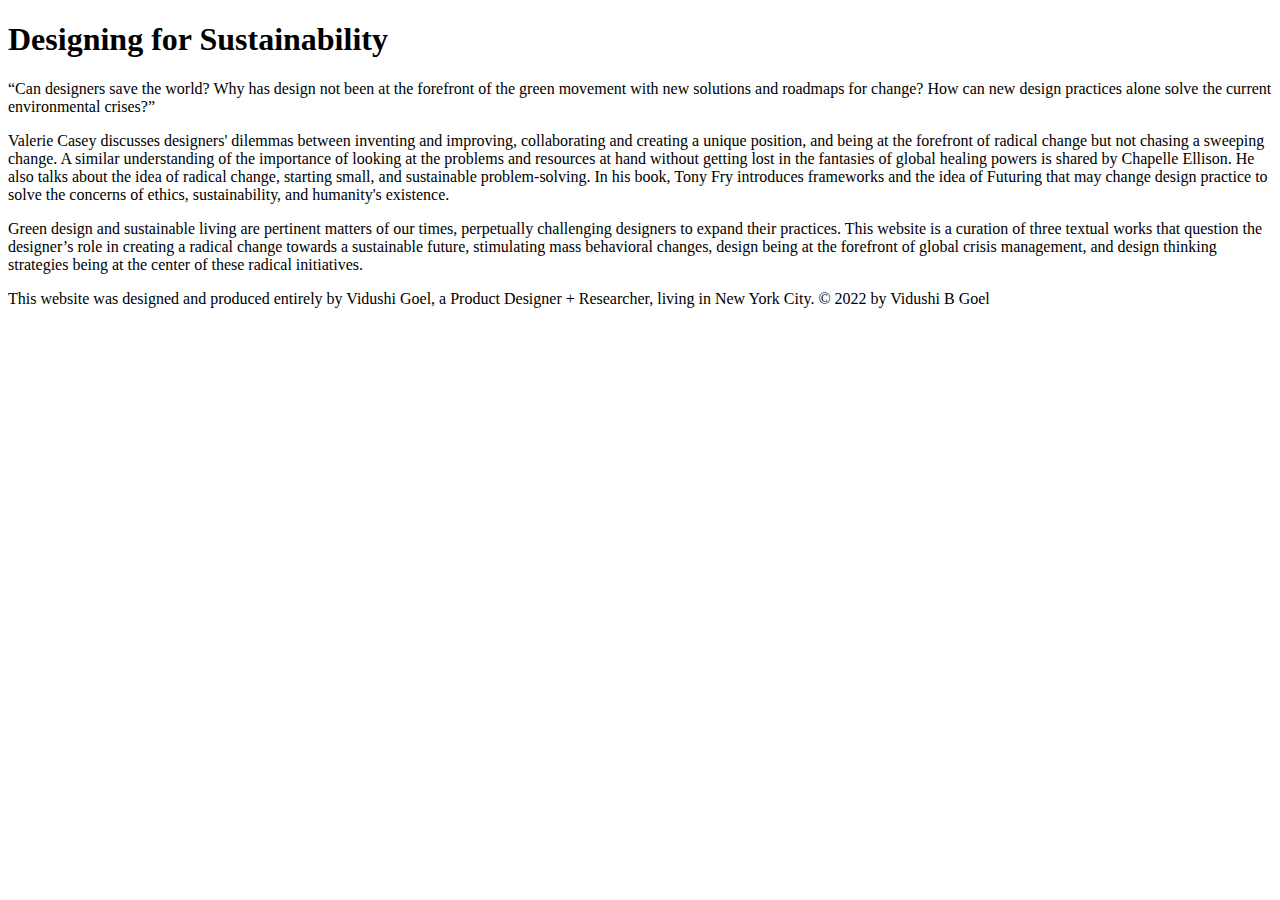
==== index.html @ 2f352736 "File set up" ====
<!DOCTYPE html>
<html>
	<head>
		<title>Designing for Sustainability</title>
		<meta name="viewport" content="width=device-width, initial-scale=1">
		<link href="https://typography-interaction.github.io/assets/styles/reset.css" rel="stylesheet">
		<link href="common.css" rel="stylesheet">
	</head>
	<body>
		<header>
			<h1>Designing for Sustainability</h1>
		</header>
		<main>
			<p>“Can designers save the world? Why has design not been at the forefront of the green movement with new solutions and roadmaps for change? How can new design practices alone solve the current environmental crises?”</p>
            <p>Valerie Casey discusses designers' dilemmas between inventing and improving, collaborating and creating a unique position, and being at the forefront of radical change but not chasing a sweeping change. A similar understanding of the importance of looking at the problems and resources at hand without getting lost in the fantasies of global healing powers is shared by Chapelle Ellison. He also talks about the idea of radical change, starting small, and sustainable problem-solving. In his book, Tony Fry introduces frameworks and the idea of Futuring that may change design practice to solve the concerns of ethics, sustainability, and humanity's&nbsp;existence.</p>
			<p>Green design and sustainable living are pertinent matters of our times, perpetually challenging designers to expand their practices. This website is a curation of three textual works that question the designer’s role in creating a radical change towards a sustainable future, stimulating mass behavioral changes, design being at the forefront of global crisis management, and design thinking strategies being at the center of these radical&nbsp;initiatives.</p>
		</main>
		<footer>
			<p>This website was designed and produced entirely by Vidushi Goel, a Product Designer + Researcher, living in New York City. © 2022 by Vidushi B&nbsp;Goel</p>
		</footer>
	</body>
</html>
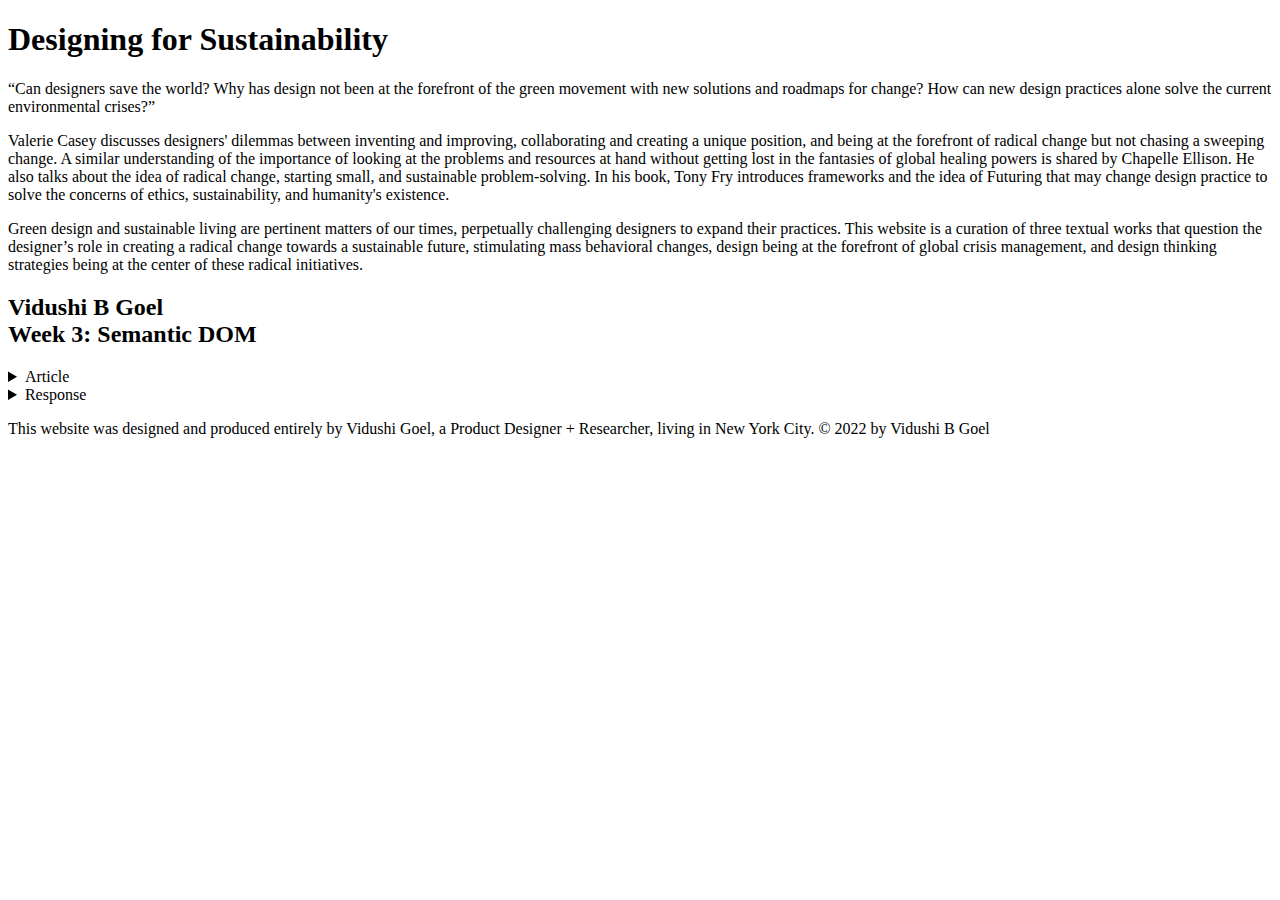
==== commit 3ee2dbcb: "Reading 1" ====
--- a/index.html
+++ b/index.html
@@ -10,11 +10,83 @@
 		<header>
 			<h1>Designing for Sustainability</h1>
 		</header>
-		<main>
-			<p>“Can designers save the world? Why has design not been at the forefront of the green movement with new solutions and roadmaps for change? How can new design practices alone solve the current environmental crises?”</p>
-            <p>Valerie Casey discusses designers' dilemmas between inventing and improving, collaborating and creating a unique position, and being at the forefront of radical change but not chasing a sweeping change. A similar understanding of the importance of looking at the problems and resources at hand without getting lost in the fantasies of global healing powers is shared by Chapelle Ellison. He also talks about the idea of radical change, starting small, and sustainable problem-solving. In his book, Tony Fry introduces frameworks and the idea of Futuring that may change design practice to solve the concerns of ethics, sustainability, and humanity's&nbsp;existence.</p>
-			<p>Green design and sustainable living are pertinent matters of our times, perpetually challenging designers to expand their practices. This website is a curation of three textual works that question the designer’s role in creating a radical change towards a sustainable future, stimulating mass behavioral changes, design being at the forefront of global crisis management, and design thinking strategies being at the center of these radical&nbsp;initiatives.</p>
-		</main>
+		<body>
+			<main>
+				<p>“Can designers save the world? Why has design not been at the forefront of the green movement with new solutions and roadmaps for change? How can new design practices alone solve the current environmental crises?”</p>
+				<p>Valerie Casey discusses designers' dilemmas between inventing and improving, collaborating and creating a unique position, and being at the forefront of radical change but not chasing a sweeping change. A similar understanding of the importance of looking at the problems and resources at hand without getting lost in the fantasies of global healing powers is shared by Chapelle Ellison. He also talks about the idea of radical change, starting small, and sustainable problem-solving. In his book, Tony Fry introduces frameworks and the idea of Futuring that may change design practice to solve the concerns of ethics, sustainability, and humanity's&nbsp;existence.</p>
+				<p>Green design and sustainable living are pertinent matters of our times, perpetually challenging designers to expand their practices. This website is a curation of three textual works that question the designer’s role in creating a radical change towards a sustainable future, stimulating mass behavioral changes, design being at the forefront of global crisis management, and design thinking strategies being at the center of these radical&nbsp;initiatives.</p>
+			</main>
+			<h2>Vidushi B Goel<br>Week 3: Semantic DOM</br></h2>
+			<details>
+				<summary>Article</summary>
+				<h3>The Designers Accord</h3>
+					<h6><code>[This article was the first written piece about The Designers Accord (which at the time was named the "Kyoto Treaty" of Design). It was featured in the frog Design Mind newsletter, summer 07.]</code></h6>
+					<hr>
+					<h1>The Designer's Dilemma: the way we think about design to better tackle the challenges of environmentalism.</h1>
+					<h2><em>By Valerie Case</em></h2> 
+						<p>Elisha Otis did not invent the elevator.<p>
+						<p>Elisha Otis did create the safety catch that would prevent a vertically mobile enclosure from plummeting from great heights to great depths at very high speeds, injuring its passengers. This invention was demonstrated at the 1853 World's Fair in New York, almost five thousand years after the elevator first came into usage.</p>
+						<p>Technically, Otis did not invent the elevator, although he is regularly credited with it. But it was his incremental improvement to an existing technology that launched what we now know as the elevator industry, the great facilitator of skyscraping cities, of vertical living, working, and buying.</p>
+						<p>Otis exemplifies what I call the designer's dilemma - the tension that exists in the space between inventing and improving. If the designer's role is to drive innovation on a large scale, how can we resolve ourselves to the incremental improvements that are necessitated by today's increasingly complex culture?</p>
+						<p>Now, this question is more relevant than ever: there is no single innovation that can counteract the innumerable injuries we have done to the global ecosystem. But if the key to tackling our environmental challenges lies within this world of iterative change and cumulative improvement - and I believe that it does - then what does this mean for design as a whole?</p>
+				<h3>Cultural pressures for radical change</h3>
+						<p>An oversaturated consumer market and increasingly sophisticated end-user have made it difficult to differentiate products and services in today's economy. Design has become the de facto solution for pursuing, and owning, the habits and routines of consumers. So strident is the competition for shelf-space and mindshare that incremental improvement is often thought akin to colossal failure. While designers excel at making the small changes that shape everyday experiences, in this competitive climate we are compelled to pursue the next big thing with great ferocity. We seek change in the Orwellian sense - paradigm-shifts, phoenix products, dot-something web landmarks. And success has a short memory; we are measured only by our most recent achievement: the last to-market, the newest award-winner, the latest recognition by the digerati.</p>
+						<p>It is a challenge, then, that in this time of fierce competition and creative pressure, we are pummeled by the tsunami of the green movement. It is virtually impossible to avoid the daily discussions of climate change, G8 debates, and company manifestos. This is the single most significant movement of our generation - a veritable perfect storm of social awareness, corporate interest, and technological advancement. All things "green" have entered the cultural vernacular, and our contemporary currency is a fluency with these issues. Just as the market pressures us to create more individual design contributions, it has become obvious that the key to meaningfully addressing environmental issues is through additive change - continual improvement, rather than discrete invention. There is no magic bullet, no single a-ha moment, no "iPod" of the green movement.</p>
+						<p>So in this time of transformation, when new thinking is so critical, why are designers at a standstill? Why has design not been at the forefront of this movement with new solutions and roadmaps for change? In many ways, the green movement is threatened by the prevailing mentality in design today - one that equates sustainability with stasis, and collaboration with mimicry.</p>
+						<p>Of course, there are the requisite resin-seeped art pieces, recycled coated paper packaging explorations, and sunflower-seed kitchen cabinets. But at this cultural inflection point, we need to do more than create niche products and art pieces. We need to do more than play corporate catch-up or throw our hats into the ever-enlarged PR ring of greenery. We need to stimulate mass change.</p>
+						<p>In the same way that we approach design challenges - not by purporting to have all of the answers, but instead by assuredly asking the right questions - we must recognize that we don't have the solution yet because our formula has been wrong. Our addiction to sweeping change has hobbled us from seeing the most obvious opportunities for improvement. In order to create a radical position around sustainability, we need to change our concept of design. Our first green products must be ourselves.</p>
+						<p>Perhaps the most revolutionary characteristic of the environmental movement is its sheer scope. Activist Paul Hawken describes it as the largest and fastest growing movement in the world, comprising more than 2 million organizations worldwide. This vast reach provides a great opportunity for facilitating change - but it also poses a unique set of challenges regarding the management and self-identity of such a broad, loosely connected network.</p>
+						<p>Designers are just one of many groups clamoring to contribute within this space. NGOs, commercial businesses, technologists, academics, and governments are all forging ahead with their individual visions, sharing the public's attention. Together, the many voices of this movement form a harmony, deeper and more complex than any solo the designer alone can offer.</p>
+						<p>Yet this is a new and uncomfortable space for many designers to occupy, indoctrinated as we are with the importance of differentiation and exclusivity. To date, we have succeeded in our difference, not our similarities. We are accustomed, in many ways, to known boundaries. This is not to say that designers are not continuously pushing those boundaries and rewriting our own histories and futures, but rather that our design thinking tools and methods (narrative, motion, form, virtuality) have remained relatively constant. Even as our industry has evolved to integrate robust strategic and analytical perspectives, our jurisdiction has remained clear. Even as we engage in transformational thinking, build new business and brand models, and tackle human-interaction challenges in emerging economies, we are still designers. The horizon line moves with us.</p>
+						<p>Our clients expect our ability to translate research and ideation into concrete products and services. And they know we'll be able to differentiate them - at least for a while - from their competitors. But now we are not dealing with competitors, we are elbow-to-elbow with people who share our ethic, and to engage in the traditional competitive stance would be counterproductive. In a world where everything is connected and we all share common goals, how do we satisfy our deep instinct to create a unique position for ourselves?</p>
+						<p>We need a new strategy.</p>
+				<h3>When in deep waters, become a diver</h3>
+						<p>As we redefine the role of design in this new world order, we must look to each other for ideas and inspiration. Individually greening our companies is not sufficient. By pooling our knowledge, we can create a network in which every client is compelled to engage in a discussion of sustainability - no matter which firm it selects as a design partner. Together, we can advocate for the improvements - large and small - that will produce lasting change.</p>
+						<p>By creating independent "green design" practices that exist adjacent to traditional industrial design, engineering, and digital media design offerings, we only marginalize the issue. To effect real change, we need to apply a green lens to all of our activities, not just some of them. Environmental intelligence needs to be fully assimilated within the entire design process, across the entire field.</p>
+						<p>Of course, in order to engage in an informed conversation with our clients, we also need to commit to educating ourselves and our teams about eco-friendly behaviors and environmental strategies. This undertaking is significant, for as we ask more in-depth questions, the answers become more difficult to locate.</p>
+						<p>frog has initiated a Kyoto Treaty of design - a call to arms for the creative community around environmental stewardship. Our initial thoughts and conversations have led to these basic tenets, but these are just a start. We ask each member of the the design community to commit to these principles and join with us in building upon them:</p>
+						<style>
+							ul {
+							  list-style-type: none;
+							}
+							ul li:before {
+							  content: '\2014';
+							  position: absolute;
+							  margin-left: -20px;
+							}
+						  </style>
+					<p><strong>Collectively</strong></p>
+						  <ul>
+							<li>Helping craft a larger social equity protocol for the design community</li>
+							<li>Publicly ratifying that agreement, and committing to its compliance</li>
+							<li>Contributing to the communal knowledge base for sustainable design</li>
+							<li>Advancing the intellectual understanding of environmental issues from a design perspective</li>
+						  </ul>
+					<p><strong>Individually</strong></p>
+						  <ul>
+							<li>Offering green analysis to clients, or partnering with others to conduct this analysis</li>
+							<li>Providing material alternatives for sustainable product development</li>
+							<li>Investigating manufacturing processes and rewarding green innovation</li>
+							<li>Minimizing environmental impact from prototyping or model-making activity</li>
+							<li>Publicly reporting the carbon footprint of our firms</li>
+							<li>Becoming educated about the environmental impact of our work</li>
+						  </ul>
+						  <p>Everything we know is inverted. Everything we rested our beliefs on is cast in a new light. Change happens fast, and we need to act quickly. We are revisiting our practices, our methods, and our philosophies. We are talking to each other. We are leaving our egos behind.</p>
+	
+							<p>If you are ready for change, join us.</p>
+					</details>
+			<details>
+				<summary>Response</summary>
+				<p>This article talks about how a designer feels pressured into innovating and improving the current ecosystem keeping a more sophisticated and intelligent user in mind and what impact it has on the environment. This reading explores how environmentalism has started the green movement in design, forcing us to change the way we live as consumers. A designer's contribution is the guiding factor for people to change how they interact with the environment. The article says “Our first green products must be ourselves” for a radical change around us. Everyone today is working towards a green and sustainable future in their own capacities. Still, to create a common language and understanding amongst designers, frog came up with the Kyoto Treaty of design which provides an undertaking and a sustainable framework for designers.
+				<p>The article is dated and doesn't touch on the contemporary practices of interaction design. Environmentalism and sustainability are overarching themes in the world of design today. I think the author conveyed how designers have found their footing and changed their practice in the green era. I think I agree with the author's points and would definitely keep a sustainability framework around my designs.</p>
+		<h3>Questions</h3>
+			<ol>
+				<li>Are we as consumers/users slow at changing our attitude toward the environment?</li>
+				<li>Are designers really at the forefront of green living? Or is it business?</li>
+				<li>Are we ready to unlearn and relearn for a greener future?</li>
+			</ol>
+			</details>
+		</body>
 		<footer>
 			<p>This website was designed and produced entirely by Vidushi Goel, a Product Designer + Researcher, living in New York City. © 2022 by Vidushi B&nbsp;Goel</p>
 		</footer>
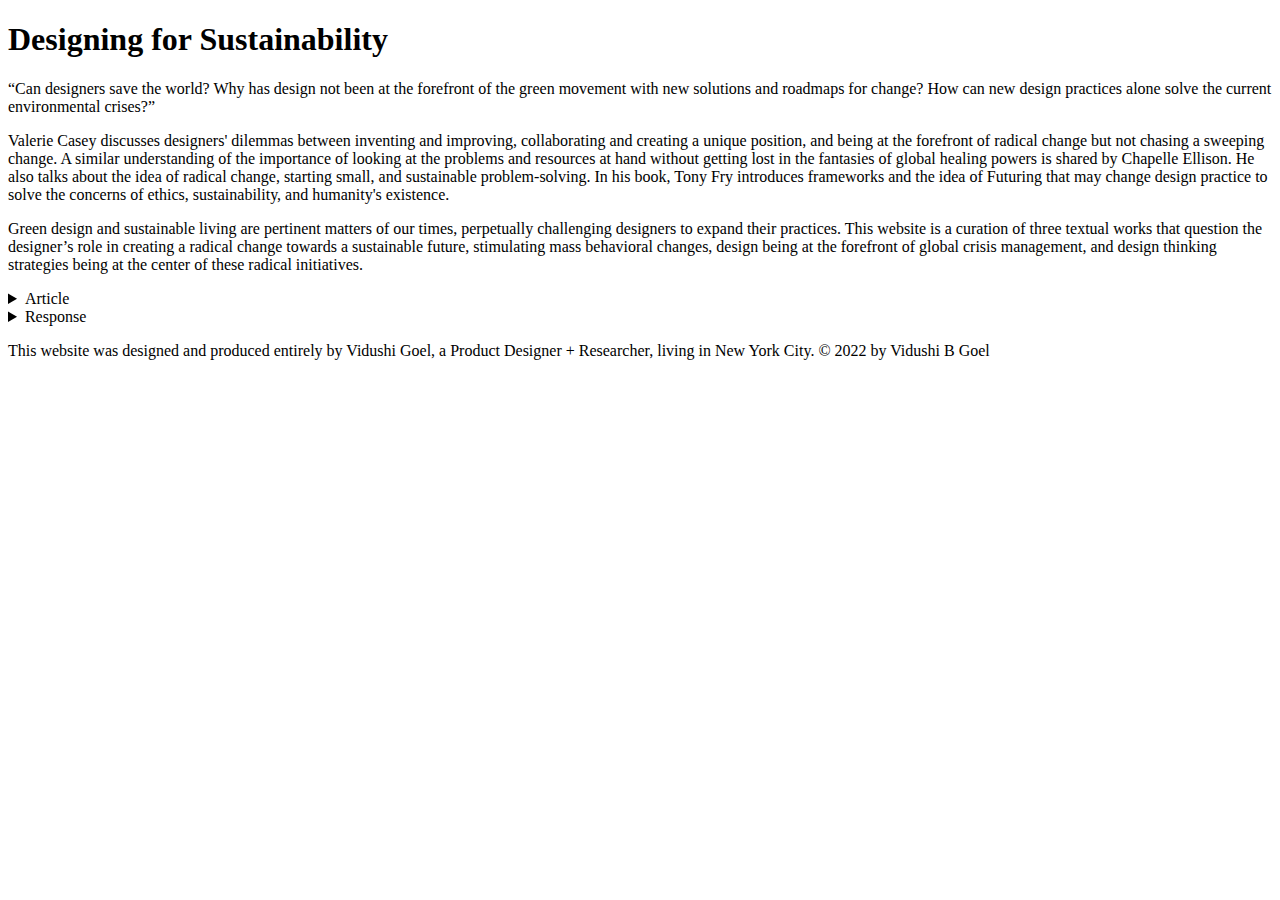
==== commit cc1ec234: "Update index.html" ====
--- a/index.html
+++ b/index.html
@@ -16,7 +16,6 @@
 				<p>Valerie Casey discusses designers' dilemmas between inventing and improving, collaborating and creating a unique position, and being at the forefront of radical change but not chasing a sweeping change. A similar understanding of the importance of looking at the problems and resources at hand without getting lost in the fantasies of global healing powers is shared by Chapelle Ellison. He also talks about the idea of radical change, starting small, and sustainable problem-solving. In his book, Tony Fry introduces frameworks and the idea of Futuring that may change design practice to solve the concerns of ethics, sustainability, and humanity's&nbsp;existence.</p>
 				<p>Green design and sustainable living are pertinent matters of our times, perpetually challenging designers to expand their practices. This website is a curation of three textual works that question the designer’s role in creating a radical change towards a sustainable future, stimulating mass behavioral changes, design being at the forefront of global crisis management, and design thinking strategies being at the center of these radical&nbsp;initiatives.</p>
 			</main>
-			<h2>Vidushi B Goel<br>Week 3: Semantic DOM</br></h2>
 			<details>
 				<summary>Article</summary>
 				<h3>The Designers Accord</h3>
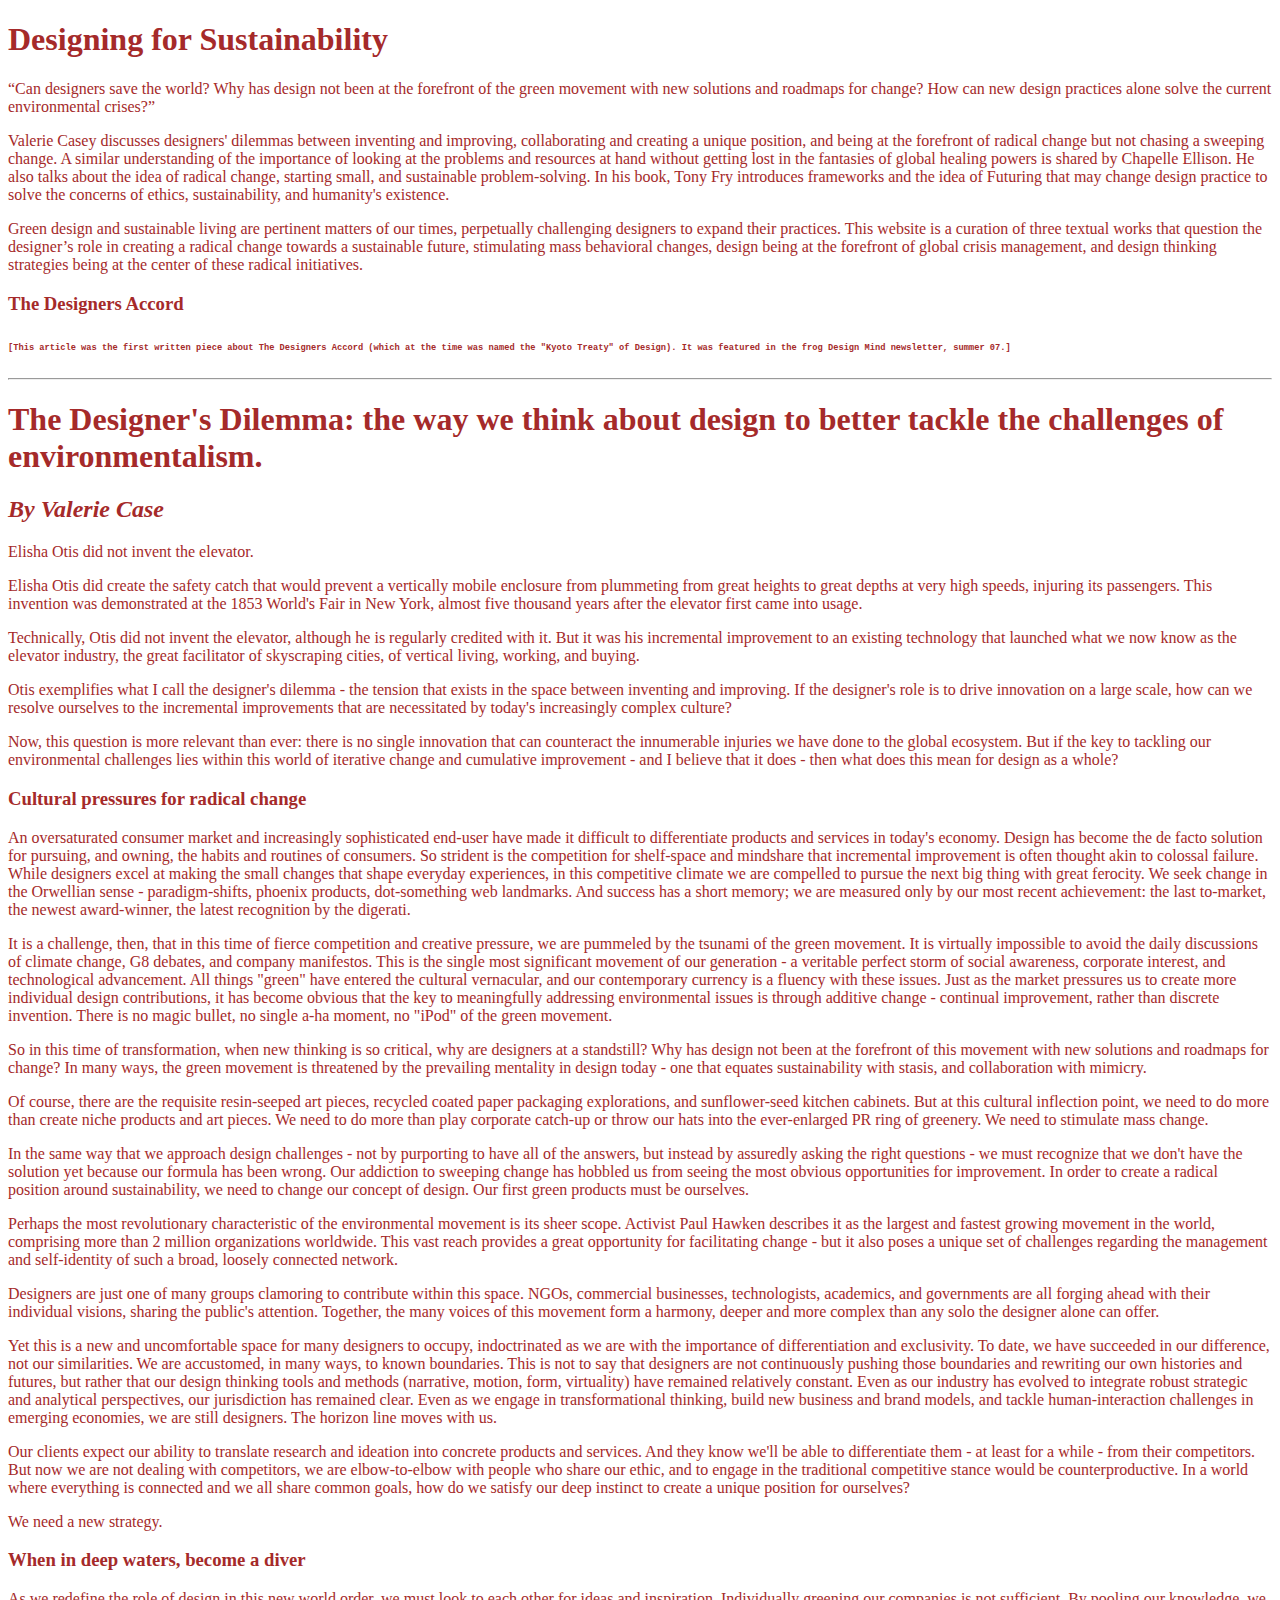
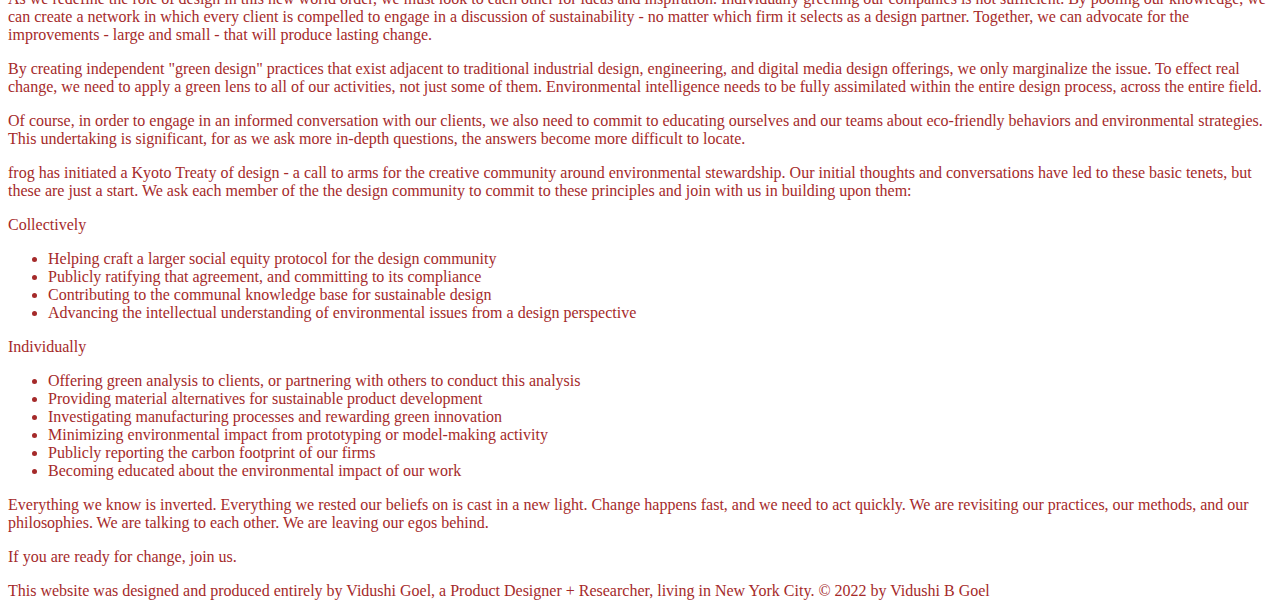
==== commit d5728996: "Added common CSS file in the assets folder" ====
--- a/index.html
+++ b/index.html
@@ -4,7 +4,7 @@
 		<title>Designing for Sustainability</title>
 		<meta name="viewport" content="width=device-width, initial-scale=1">
 		<link href="https://typography-interaction.github.io/assets/styles/reset.css" rel="stylesheet">
-		<link href="common.css" rel="stylesheet">
+		<link href="assets/common.css" rel="stylesheet">
 	</head>
 	<body>
 		<header>
@@ -16,8 +16,6 @@
 				<p>Valerie Casey discusses designers' dilemmas between inventing and improving, collaborating and creating a unique position, and being at the forefront of radical change but not chasing a sweeping change. A similar understanding of the importance of looking at the problems and resources at hand without getting lost in the fantasies of global healing powers is shared by Chapelle Ellison. He also talks about the idea of radical change, starting small, and sustainable problem-solving. In his book, Tony Fry introduces frameworks and the idea of Futuring that may change design practice to solve the concerns of ethics, sustainability, and humanity's&nbsp;existence.</p>
 				<p>Green design and sustainable living are pertinent matters of our times, perpetually challenging designers to expand their practices. This website is a curation of three textual works that question the designer’s role in creating a radical change towards a sustainable future, stimulating mass behavioral changes, design being at the forefront of global crisis management, and design thinking strategies being at the center of these radical&nbsp;initiatives.</p>
 			</main>
-			<details>
-				<summary>Article</summary>
 				<h3>The Designers Accord</h3>
 					<h6><code>[This article was the first written piece about The Designers Accord (which at the time was named the "Kyoto Treaty" of Design). It was featured in the frog Design Mind newsletter, summer 07.]</code></h6>
 					<hr>
@@ -44,24 +42,14 @@
 						<p>By creating independent "green design" practices that exist adjacent to traditional industrial design, engineering, and digital media design offerings, we only marginalize the issue. To effect real change, we need to apply a green lens to all of our activities, not just some of them. Environmental intelligence needs to be fully assimilated within the entire design process, across the entire field.</p>
 						<p>Of course, in order to engage in an informed conversation with our clients, we also need to commit to educating ourselves and our teams about eco-friendly behaviors and environmental strategies. This undertaking is significant, for as we ask more in-depth questions, the answers become more difficult to locate.</p>
 						<p>frog has initiated a Kyoto Treaty of design - a call to arms for the creative community around environmental stewardship. Our initial thoughts and conversations have led to these basic tenets, but these are just a start. We ask each member of the the design community to commit to these principles and join with us in building upon them:</p>
-						<style>
-							ul {
-							  list-style-type: none;
-							}
-							ul li:before {
-							  content: '\2014';
-							  position: absolute;
-							  margin-left: -20px;
-							}
-						  </style>
-					<p><strong>Collectively</strong></p>
+					<p>Collectively</p>
 						  <ul>
 							<li>Helping craft a larger social equity protocol for the design community</li>
 							<li>Publicly ratifying that agreement, and committing to its compliance</li>
 							<li>Contributing to the communal knowledge base for sustainable design</li>
 							<li>Advancing the intellectual understanding of environmental issues from a design perspective</li>
 						  </ul>
-					<p><strong>Individually</strong></p>
+					<p>Individually</p>
 						  <ul>
 							<li>Offering green analysis to clients, or partnering with others to conduct this analysis</li>
 							<li>Providing material alternatives for sustainable product development</li>
@@ -71,20 +59,8 @@
 							<li>Becoming educated about the environmental impact of our work</li>
 						  </ul>
 						  <p>Everything we know is inverted. Everything we rested our beliefs on is cast in a new light. Change happens fast, and we need to act quickly. We are revisiting our practices, our methods, and our philosophies. We are talking to each other. We are leaving our egos behind.</p>
+					<p>If you are ready for change, join us.</p>
 	
-							<p>If you are ready for change, join us.</p>
-					</details>
-			<details>
-				<summary>Response</summary>
-				<p>This article talks about how a designer feels pressured into innovating and improving the current ecosystem keeping a more sophisticated and intelligent user in mind and what impact it has on the environment. This reading explores how environmentalism has started the green movement in design, forcing us to change the way we live as consumers. A designer's contribution is the guiding factor for people to change how they interact with the environment. The article says “Our first green products must be ourselves” for a radical change around us. Everyone today is working towards a green and sustainable future in their own capacities. Still, to create a common language and understanding amongst designers, frog came up with the Kyoto Treaty of design which provides an undertaking and a sustainable framework for designers.
-				<p>The article is dated and doesn't touch on the contemporary practices of interaction design. Environmentalism and sustainability are overarching themes in the world of design today. I think the author conveyed how designers have found their footing and changed their practice in the green era. I think I agree with the author's points and would definitely keep a sustainability framework around my designs.</p>
-		<h3>Questions</h3>
-			<ol>
-				<li>Are we as consumers/users slow at changing our attitude toward the environment?</li>
-				<li>Are designers really at the forefront of green living? Or is it business?</li>
-				<li>Are we ready to unlearn and relearn for a greener future?</li>
-			</ol>
-			</details>
 		</body>
 		<footer>
 			<p>This website was designed and produced entirely by Vidushi Goel, a Product Designer + Researcher, living in New York City. © 2022 by Vidushi B&nbsp;Goel</p>
--- a/assets/common.css
+++ b/assets/common.css
@@ -0,0 +1,3 @@
+body {
+    color: brown;
+}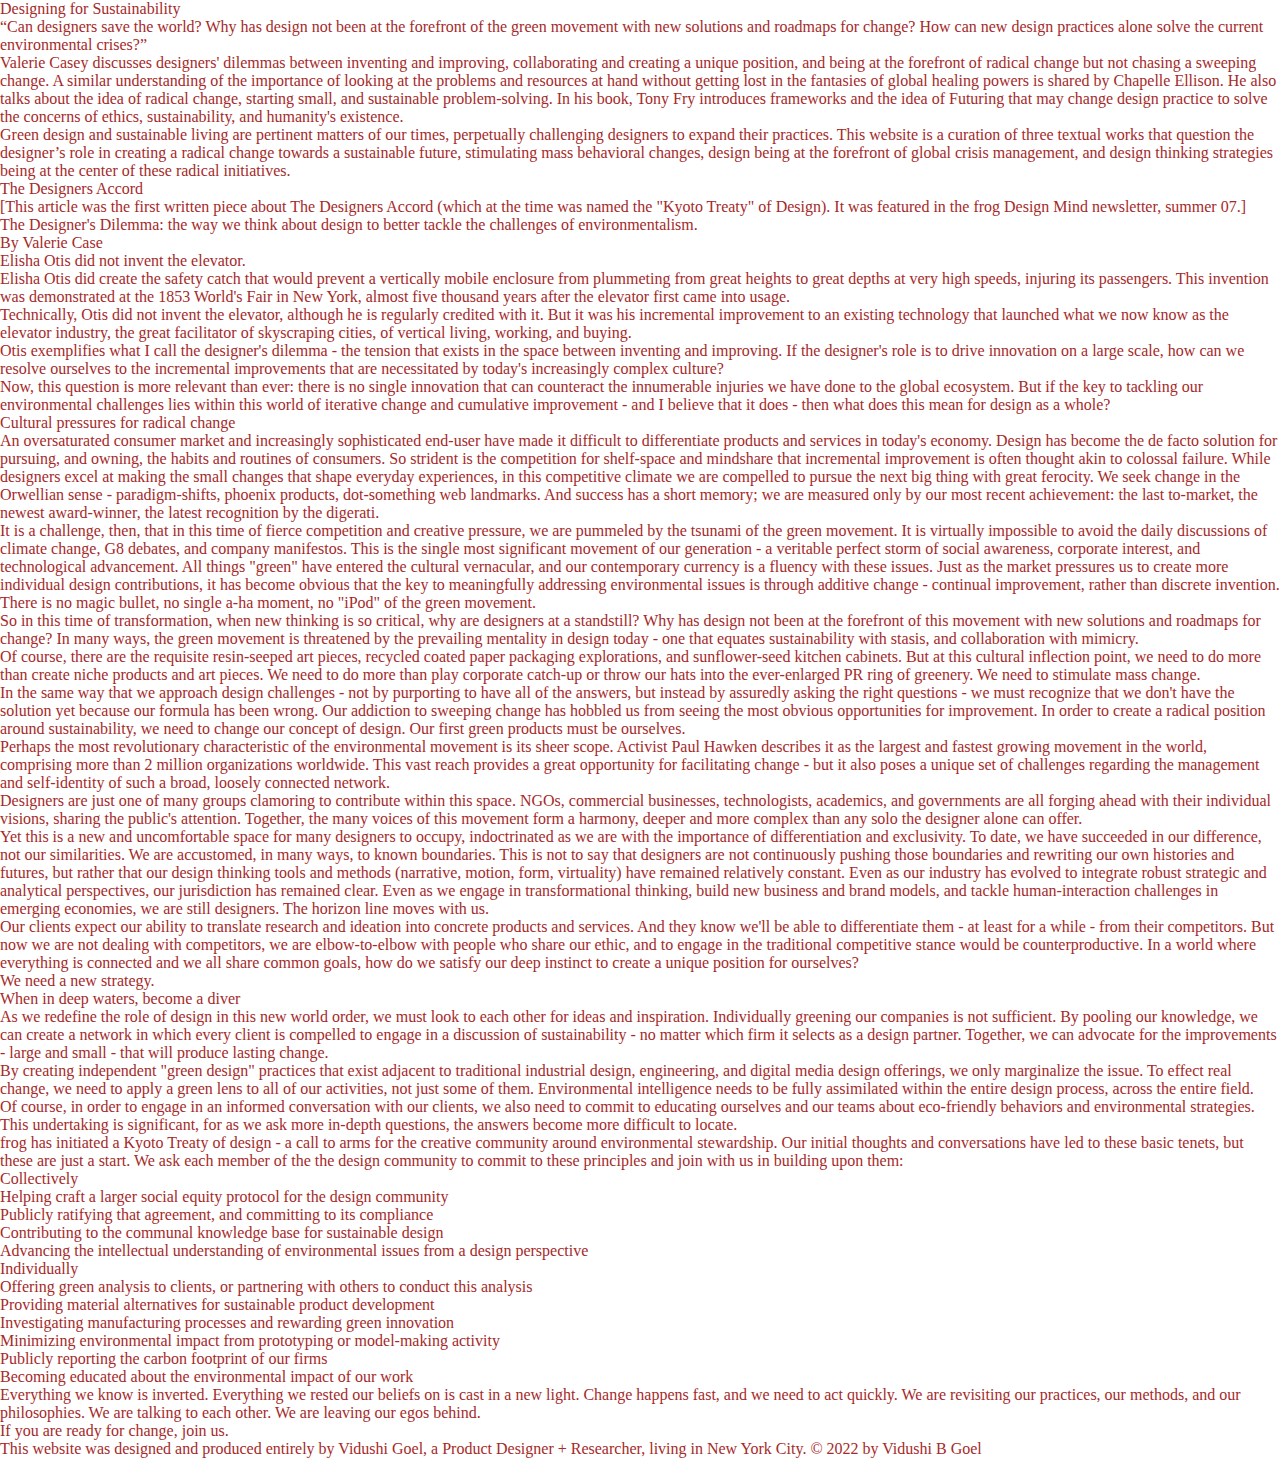
==== commit 0aa8e857: "Pulled in reset locally" ====
--- a/index.html
+++ b/index.html
@@ -3,7 +3,7 @@
 	<head>
 		<title>Designing for Sustainability</title>
 		<meta name="viewport" content="width=device-width, initial-scale=1">
-		<link href="https://typography-interaction.github.io/assets/styles/reset.css" rel="stylesheet">
+		<link href="assets/reset.css" rel="stylesheet">
 		<link href="assets/common.css" rel="stylesheet">
 	</head>
 	<body>
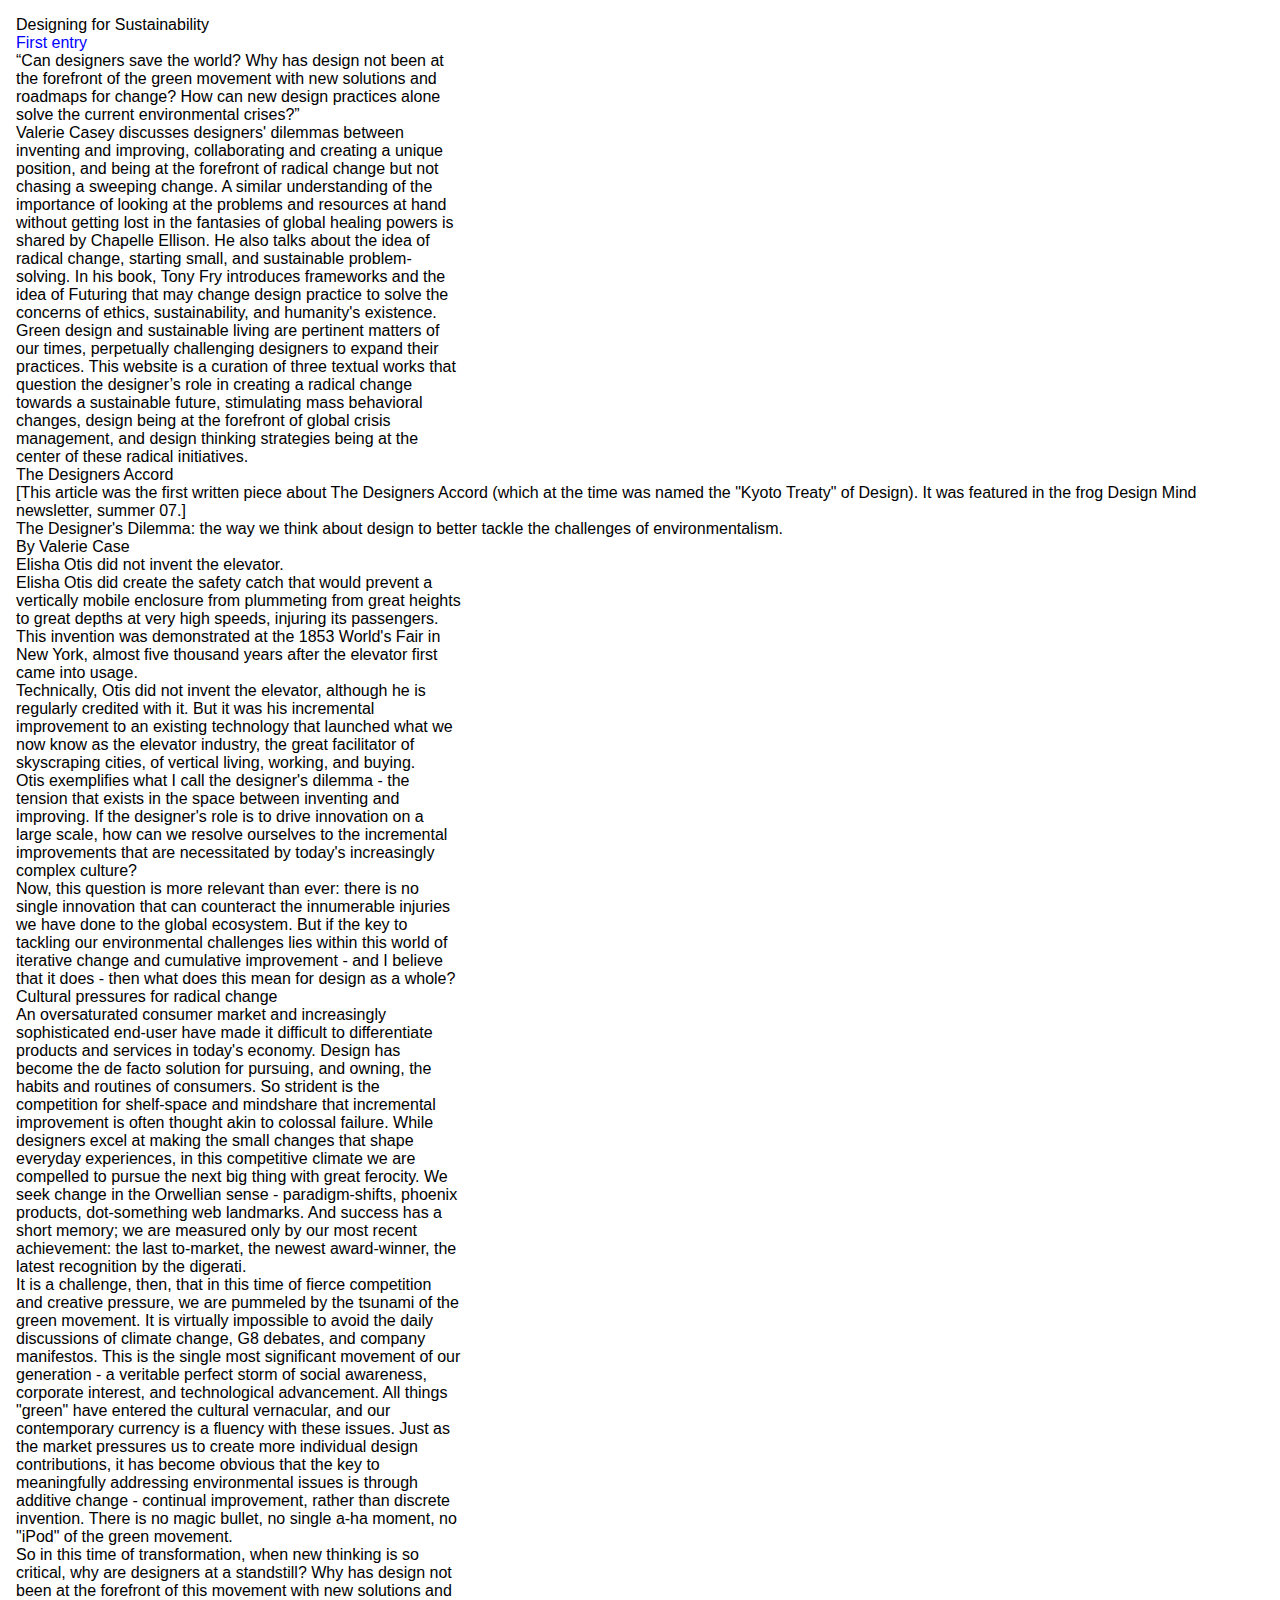
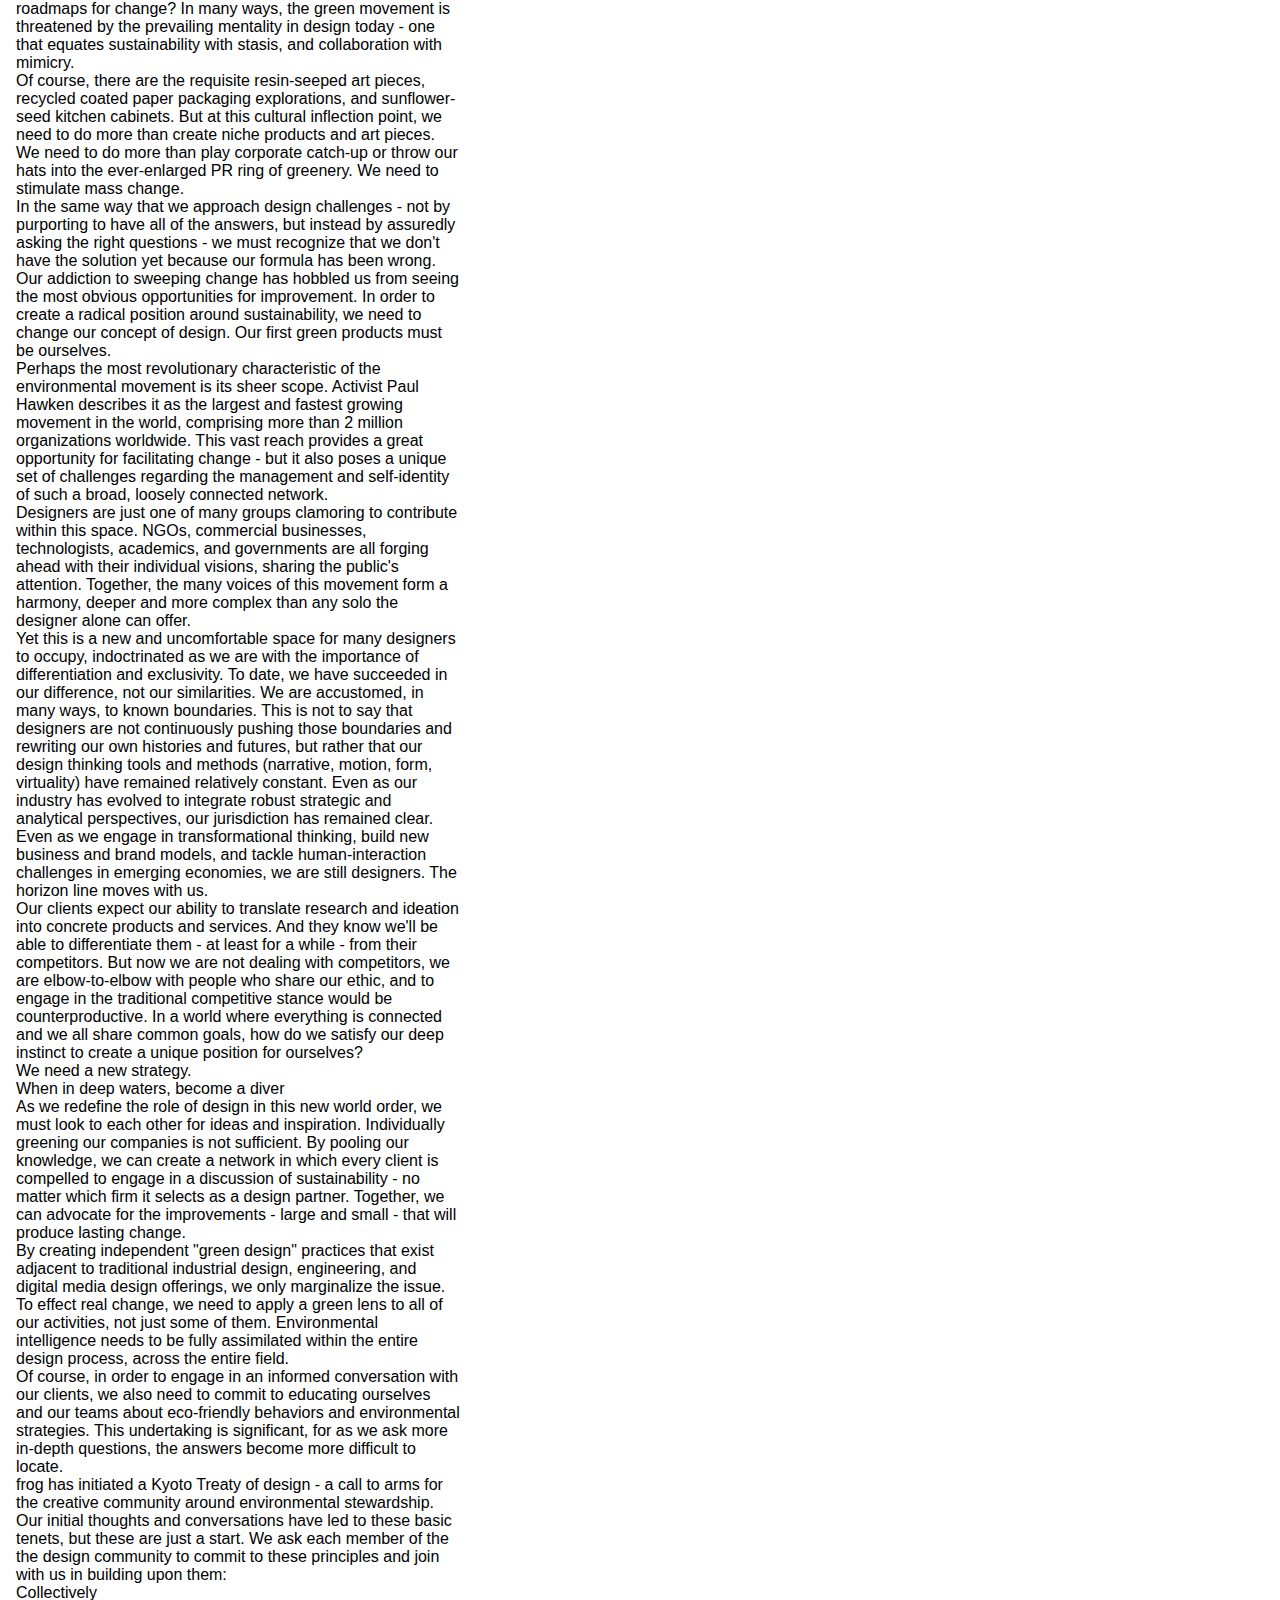
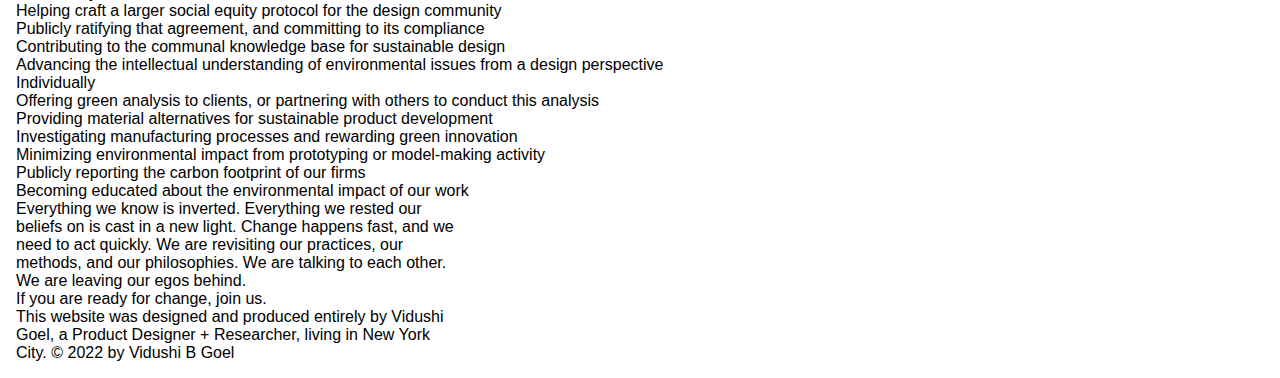
==== commit 7d83d806: "added links back and forth" ====
--- a/index.html
+++ b/index.html
@@ -10,6 +10,15 @@
 		<header>
 			<h1>Designing for Sustainability</h1>
 		</header>
+        <nav>
+            <ul>
+                <li>
+                    <a href="entry1/index.html">
+                        <p>First entry</p>
+                    </a>
+                </li>
+            </ul>
+        </nav>
 		<body>
 			<main>
 				<p>“Can designers save the world? Why has design not been at the forefront of the green movement with new solutions and roadmaps for change? How can new design practices alone solve the current environmental crises?”</p>
--- a/assets/common.css
+++ b/assets/common.css
@@ -1,3 +1,31 @@
+:root{
+    --base: 16px;
+    --heading: calc(vas(--base) * 2)    
+    --typecolor: darkgrey;
+
+    font-family: sans-serif;
+    font-size: var(--base);    
+}
+
+@media (min-width: 600p) {
+    :root{
+        --base: 24px;
+    }
+}
+
 body {
-    color: brown;
+    padding: var(--base);
+}
+
+h1{
+    font-size: var(--heading);
+}
+
+p {
+max-width: 50ch;
+color: var(--type-color)
+}
+
+a p {
+    color: blue;
 }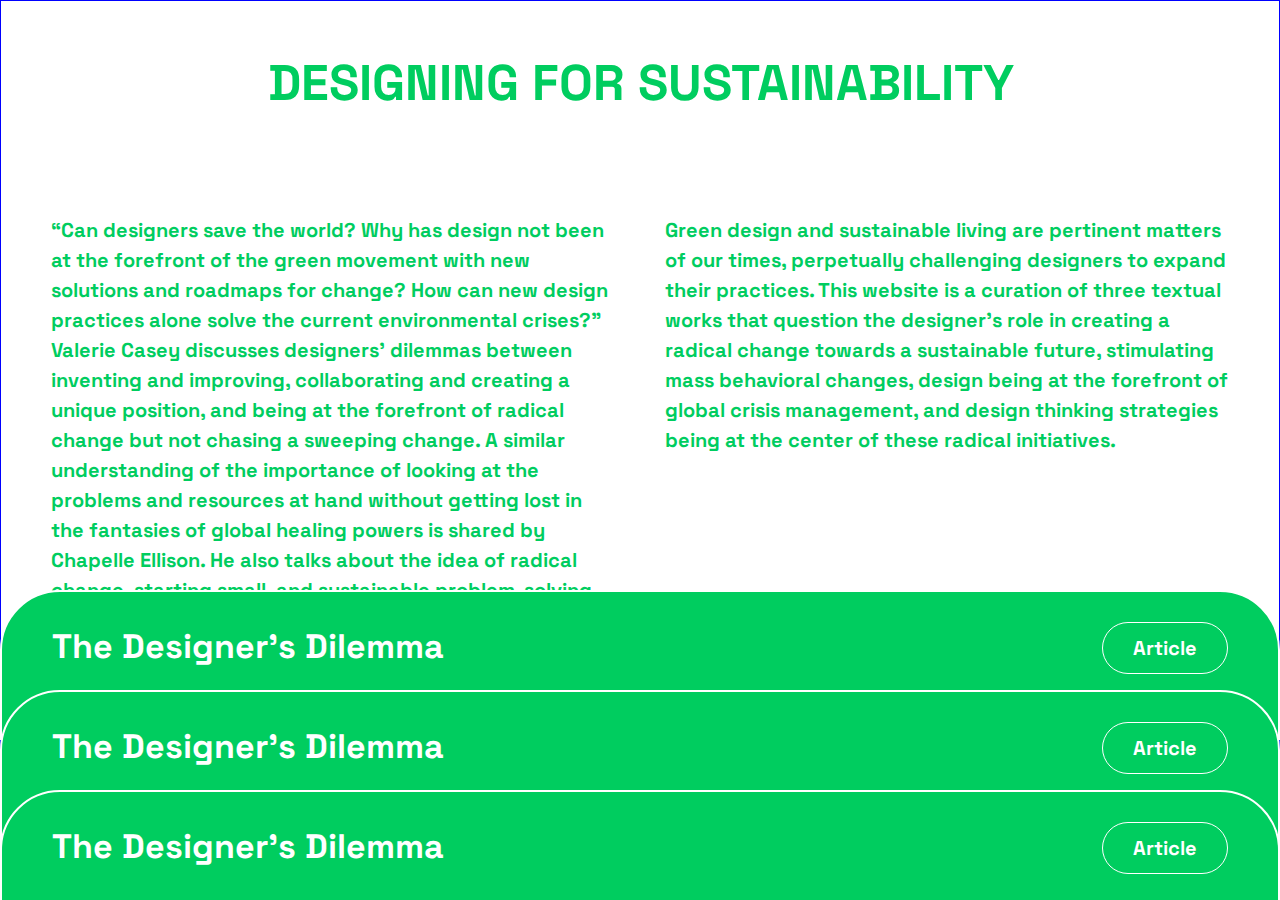
==== commit 5c838cd8: "homepage design" ====
--- a/index.html
+++ b/index.html
@@ -1,78 +1,59 @@
 <!DOCTYPE html>
 <html>
 	<head>
-		<title>Designing for Sustainability</title>
+		<title>Designing for sustainability</title>
 		<meta name="viewport" content="width=device-width, initial-scale=1">
 		<link href="assets/reset.css" rel="stylesheet">
 		<link href="assets/common.css" rel="stylesheet">
+		<link href='https://fonts.googleapis.com/css?family=Space Grotesk' rel='stylesheet'>
+		
 	</head>
 	<body>
 		<header>
-			<h1>Designing for Sustainability</h1>
+			<h1>DESIGNING FOR SUSTAINABILITY</h1>
 		</header>
+		<section>
+			<main>
+				<p>“Can designers save the world? Why has design not been at the forefront of the green movement with new solutions and roadmaps for change? How can new design practices alone solve the current environmental crises?”</p>
+				<p>Valerie Casey discusses designers' dilemmas between inventing and improving, collaborating and creating a unique position, and being at the forefront of radical change but not chasing a sweeping change. A similar understanding of the importance of looking at the problems and resources at hand without getting lost in the fantasies of global healing powers is shared by Chapelle Ellison. He also talks about the idea of radical change, starting small, and sustainable problem-solving. In his book, Tony Fry introduces frameworks and the idea of Futuring that may change design practice to solve the concerns of ethics, sustainability, and humanity's&nbsp;existence.</p>
+            </main>
+			<main>
+				<div>
+                <p>Green design and sustainable living are pertinent matters of our times, perpetually challenging designers to expand their practices. This website is a curation of three textual works that question the designer’s role in creating a radical change towards a sustainable future, stimulating mass behavioral changes, design being at the forefront of global crisis management, and design thinking strategies being at the center of these radical&nbsp;initiatives.</p>
+            </div>
+			<footer>
+                <p>This website was designed and produced entirely by Vidushi Goel, a Product Designer + Researcher, living in New York City.
+					© 2022 by Vidushi B&nbsp;Goel</p>
+            </footer>
+			</main>
+        </section>
         <nav>
             <ul>
                 <li>
                     <a href="entry1/index.html">
-                        <p>First entry</p>
+                        <p class="navlink">The Designer's Dilemma</p>
                     </a>
+                    <p class="tag">Article</p>
                 </li>
+				<li>
+                    <a href="entry1/index.html">
+                        <p class="navlink">The Designer's Dilemma</p>
+                    </a>
+                    <p class="tag">Article</p>
+                </li>
+				<li>
+                    <a href="entry1/index.html">
+                        <p class="navlink">The Designer's Dilemma</p>
+                    </a>
+                    <p class="tag">Article</p>
+                </li>
+				
             </ul>
         </nav>
-		<body>
-			<main>
-				<p>“Can designers save the world? Why has design not been at the forefront of the green movement with new solutions and roadmaps for change? How can new design practices alone solve the current environmental crises?”</p>
-				<p>Valerie Casey discusses designers' dilemmas between inventing and improving, collaborating and creating a unique position, and being at the forefront of radical change but not chasing a sweeping change. A similar understanding of the importance of looking at the problems and resources at hand without getting lost in the fantasies of global healing powers is shared by Chapelle Ellison. He also talks about the idea of radical change, starting small, and sustainable problem-solving. In his book, Tony Fry introduces frameworks and the idea of Futuring that may change design practice to solve the concerns of ethics, sustainability, and humanity's&nbsp;existence.</p>
-				<p>Green design and sustainable living are pertinent matters of our times, perpetually challenging designers to expand their practices. This website is a curation of three textual works that question the designer’s role in creating a radical change towards a sustainable future, stimulating mass behavioral changes, design being at the forefront of global crisis management, and design thinking strategies being at the center of these radical&nbsp;initiatives.</p>
-			</main>
-				<h3>The Designers Accord</h3>
-					<h6><code>[This article was the first written piece about The Designers Accord (which at the time was named the "Kyoto Treaty" of Design). It was featured in the frog Design Mind newsletter, summer 07.]</code></h6>
-					<hr>
-					<h1>The Designer's Dilemma: the way we think about design to better tackle the challenges of environmentalism.</h1>
-					<h2><em>By Valerie Case</em></h2> 
-						<p>Elisha Otis did not invent the elevator.<p>
-						<p>Elisha Otis did create the safety catch that would prevent a vertically mobile enclosure from plummeting from great heights to great depths at very high speeds, injuring its passengers. This invention was demonstrated at the 1853 World's Fair in New York, almost five thousand years after the elevator first came into usage.</p>
-						<p>Technically, Otis did not invent the elevator, although he is regularly credited with it. But it was his incremental improvement to an existing technology that launched what we now know as the elevator industry, the great facilitator of skyscraping cities, of vertical living, working, and buying.</p>
-						<p>Otis exemplifies what I call the designer's dilemma - the tension that exists in the space between inventing and improving. If the designer's role is to drive innovation on a large scale, how can we resolve ourselves to the incremental improvements that are necessitated by today's increasingly complex culture?</p>
-						<p>Now, this question is more relevant than ever: there is no single innovation that can counteract the innumerable injuries we have done to the global ecosystem. But if the key to tackling our environmental challenges lies within this world of iterative change and cumulative improvement - and I believe that it does - then what does this mean for design as a whole?</p>
-				<h3>Cultural pressures for radical change</h3>
-						<p>An oversaturated consumer market and increasingly sophisticated end-user have made it difficult to differentiate products and services in today's economy. Design has become the de facto solution for pursuing, and owning, the habits and routines of consumers. So strident is the competition for shelf-space and mindshare that incremental improvement is often thought akin to colossal failure. While designers excel at making the small changes that shape everyday experiences, in this competitive climate we are compelled to pursue the next big thing with great ferocity. We seek change in the Orwellian sense - paradigm-shifts, phoenix products, dot-something web landmarks. And success has a short memory; we are measured only by our most recent achievement: the last to-market, the newest award-winner, the latest recognition by the digerati.</p>
-						<p>It is a challenge, then, that in this time of fierce competition and creative pressure, we are pummeled by the tsunami of the green movement. It is virtually impossible to avoid the daily discussions of climate change, G8 debates, and company manifestos. This is the single most significant movement of our generation - a veritable perfect storm of social awareness, corporate interest, and technological advancement. All things "green" have entered the cultural vernacular, and our contemporary currency is a fluency with these issues. Just as the market pressures us to create more individual design contributions, it has become obvious that the key to meaningfully addressing environmental issues is through additive change - continual improvement, rather than discrete invention. There is no magic bullet, no single a-ha moment, no "iPod" of the green movement.</p>
-						<p>So in this time of transformation, when new thinking is so critical, why are designers at a standstill? Why has design not been at the forefront of this movement with new solutions and roadmaps for change? In many ways, the green movement is threatened by the prevailing mentality in design today - one that equates sustainability with stasis, and collaboration with mimicry.</p>
-						<p>Of course, there are the requisite resin-seeped art pieces, recycled coated paper packaging explorations, and sunflower-seed kitchen cabinets. But at this cultural inflection point, we need to do more than create niche products and art pieces. We need to do more than play corporate catch-up or throw our hats into the ever-enlarged PR ring of greenery. We need to stimulate mass change.</p>
-						<p>In the same way that we approach design challenges - not by purporting to have all of the answers, but instead by assuredly asking the right questions - we must recognize that we don't have the solution yet because our formula has been wrong. Our addiction to sweeping change has hobbled us from seeing the most obvious opportunities for improvement. In order to create a radical position around sustainability, we need to change our concept of design. Our first green products must be ourselves.</p>
-						<p>Perhaps the most revolutionary characteristic of the environmental movement is its sheer scope. Activist Paul Hawken describes it as the largest and fastest growing movement in the world, comprising more than 2 million organizations worldwide. This vast reach provides a great opportunity for facilitating change - but it also poses a unique set of challenges regarding the management and self-identity of such a broad, loosely connected network.</p>
-						<p>Designers are just one of many groups clamoring to contribute within this space. NGOs, commercial businesses, technologists, academics, and governments are all forging ahead with their individual visions, sharing the public's attention. Together, the many voices of this movement form a harmony, deeper and more complex than any solo the designer alone can offer.</p>
-						<p>Yet this is a new and uncomfortable space for many designers to occupy, indoctrinated as we are with the importance of differentiation and exclusivity. To date, we have succeeded in our difference, not our similarities. We are accustomed, in many ways, to known boundaries. This is not to say that designers are not continuously pushing those boundaries and rewriting our own histories and futures, but rather that our design thinking tools and methods (narrative, motion, form, virtuality) have remained relatively constant. Even as our industry has evolved to integrate robust strategic and analytical perspectives, our jurisdiction has remained clear. Even as we engage in transformational thinking, build new business and brand models, and tackle human-interaction challenges in emerging economies, we are still designers. The horizon line moves with us.</p>
-						<p>Our clients expect our ability to translate research and ideation into concrete products and services. And they know we'll be able to differentiate them - at least for a while - from their competitors. But now we are not dealing with competitors, we are elbow-to-elbow with people who share our ethic, and to engage in the traditional competitive stance would be counterproductive. In a world where everything is connected and we all share common goals, how do we satisfy our deep instinct to create a unique position for ourselves?</p>
-						<p>We need a new strategy.</p>
-				<h3>When in deep waters, become a diver</h3>
-						<p>As we redefine the role of design in this new world order, we must look to each other for ideas and inspiration. Individually greening our companies is not sufficient. By pooling our knowledge, we can create a network in which every client is compelled to engage in a discussion of sustainability - no matter which firm it selects as a design partner. Together, we can advocate for the improvements - large and small - that will produce lasting change.</p>
-						<p>By creating independent "green design" practices that exist adjacent to traditional industrial design, engineering, and digital media design offerings, we only marginalize the issue. To effect real change, we need to apply a green lens to all of our activities, not just some of them. Environmental intelligence needs to be fully assimilated within the entire design process, across the entire field.</p>
-						<p>Of course, in order to engage in an informed conversation with our clients, we also need to commit to educating ourselves and our teams about eco-friendly behaviors and environmental strategies. This undertaking is significant, for as we ask more in-depth questions, the answers become more difficult to locate.</p>
-						<p>frog has initiated a Kyoto Treaty of design - a call to arms for the creative community around environmental stewardship. Our initial thoughts and conversations have led to these basic tenets, but these are just a start. We ask each member of the the design community to commit to these principles and join with us in building upon them:</p>
-					<p>Collectively</p>
-						  <ul>
-							<li>Helping craft a larger social equity protocol for the design community</li>
-							<li>Publicly ratifying that agreement, and committing to its compliance</li>
-							<li>Contributing to the communal knowledge base for sustainable design</li>
-							<li>Advancing the intellectual understanding of environmental issues from a design perspective</li>
-						  </ul>
-					<p>Individually</p>
-						  <ul>
-							<li>Offering green analysis to clients, or partnering with others to conduct this analysis</li>
-							<li>Providing material alternatives for sustainable product development</li>
-							<li>Investigating manufacturing processes and rewarding green innovation</li>
-							<li>Minimizing environmental impact from prototyping or model-making activity</li>
-							<li>Publicly reporting the carbon footprint of our firms</li>
-							<li>Becoming educated about the environmental impact of our work</li>
-						  </ul>
-						  <p>Everything we know is inverted. Everything we rested our beliefs on is cast in a new light. Change happens fast, and we need to act quickly. We are revisiting our practices, our methods, and our philosophies. We are talking to each other. We are leaving our egos behind.</p>
-					<p>If you are ready for change, join us.</p>
-	
-		</body>
-		<footer>
-			<p>This website was designed and produced entirely by Vidushi Goel, a Product Designer + Researcher, living in New York City. © 2022 by Vidushi B&nbsp;Goel</p>
-		</footer>
 	</body>
-</html>+</html>
+
+<!-- <div><div class="city">
+	<h2>London</h2>
+	<p>London is the capital of England.</p>
+  </div></div> -->
--- a/assets/common.css
+++ b/assets/common.css
@@ -2,30 +2,144 @@
     --base: 16px;
     --heading: calc(vas(--base) * 2)    
     --typecolor: darkgrey;
-
-    font-family: sans-serif;
+    font-family: 'space grotesk';
     font-size: var(--base);    
 }
 
-@media (min-width: 600p) {
-    :root{
-        --base: 24px;
-    }
+
+*{
+    border: 1px solid blue;
+    box-sizing: border-box;
 }
 
 body {
     padding: var(--base);
+    background-color: white;
+    margin: 0%;
+    padding: 0%;
+    width: 100vw;
+    /* s */
 }
 
-h1{
-    font-size: var(--heading);
+header h1 {
+    /* position: fixed;
+    top: 0%; */
+    width: fit-content;
+    margin: auto;
+    /* --heading: calc(vas(--base) * 2) */
+   color: #00cd5f;
+   font-weight: bold;
+    padding: 50px;
+    text-align: center;
+    font-size: 30px;
 }
 
 p {
-max-width: 50ch;
-color: var(--type-color)
+    /* color: var(--type-color) */
+    color: #00cd5f;
+    font-size: 18px;
+    line-height: 24px;
+    font-weight: bold;
 }
 
 a p {
     color: blue;
-}+}
+
+li {
+    background-color: #00cd5f;
+    padding: 30px 50px;
+    height: 150px;
+    border-style: solid;
+    border-color: white;
+    border-width: 2px;
+    border-radius: 60px 60px 0px 0px;
+    margin-top: -55px;
+}
+
+nav {
+    position: fixed;
+    bottom: -40px;
+    left: 0%;
+    width: 100vw;
+}
+
+nav p {
+    color: white;
+    justify-content: center;
+}
+
+section main {
+    width: 100%;
+}
+
+section {
+    padding: 
+    0px 50px 400px 50px;
+}
+
+footer {
+    margin-top: 50px;
+}
+
+@media screen and (min-width: 600px) {
+    :root{
+        --base: 24px;
+    }
+
+    section {
+        display: flex;
+        justify-content: space-between;
+        text-align: left;
+        padding: 0;
+        /* align-items: center; */
+        margin: 50px;
+        /* background-color: aquamarine; */
+    }
+
+    section main {
+        width: 48%;
+        /* background-color: bisque; */
+        display: flex;
+        justify-content: space-between;
+        flex-direction: column;
+        /* margin: 20px; */
+        
+    }
+
+    li {
+        display: flex;
+        justify-content: space-between;
+        padding-top: 30px;
+        /* align-items: center; */
+        height: 150px;
+        margin-top: -50px;
+    }
+
+    header h1 {
+        font-size: 50px;
+    }
+
+    p {
+        font-size: 20px;
+        line-height: 30px;
+    }
+
+    .tag {
+        height: fit-content;
+        border: 1px solid white;
+        border-radius: 50px;
+        padding: 10px 30px 10px 30px;
+        /* margin: 20px 2px; */
+
+    }
+
+    .navlink {
+        font-size: 34px;
+        font-weight: bold;
+        margin-top: 10px;
+    }
+
+}   
+
+
